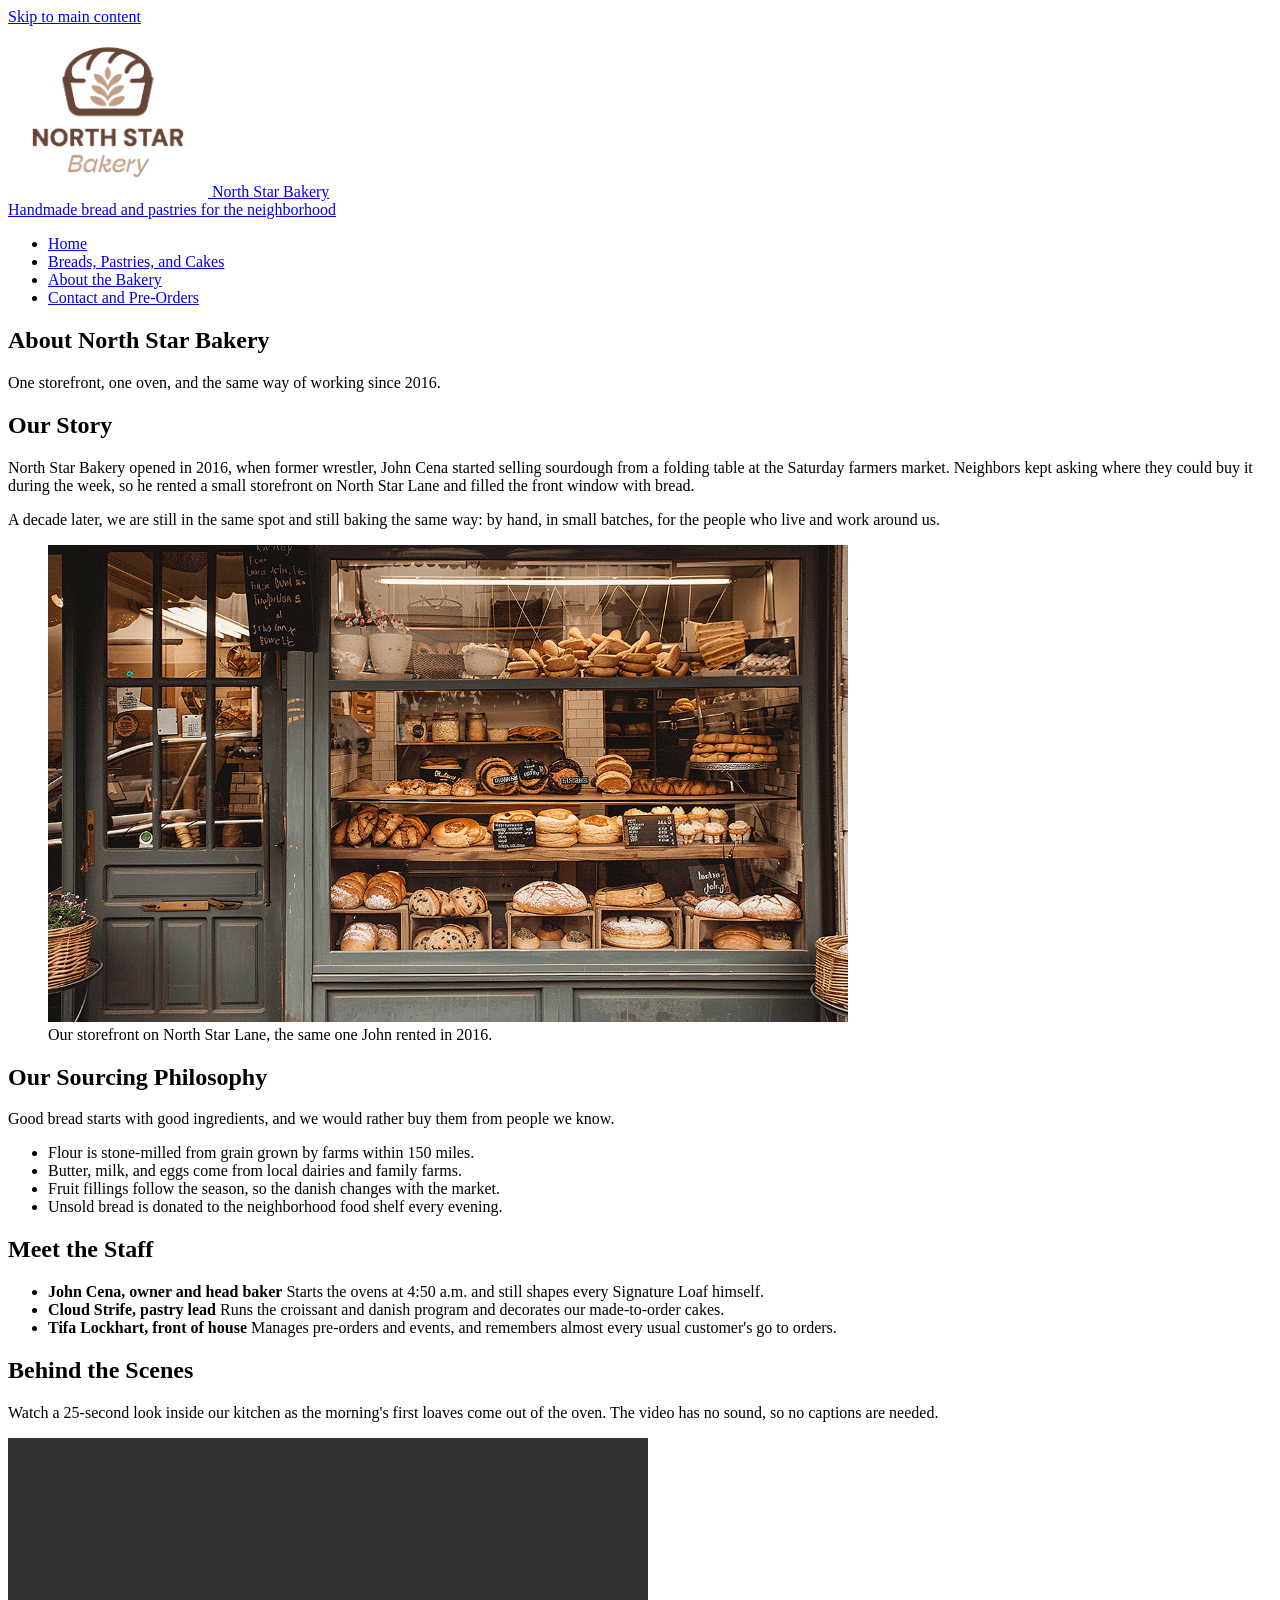
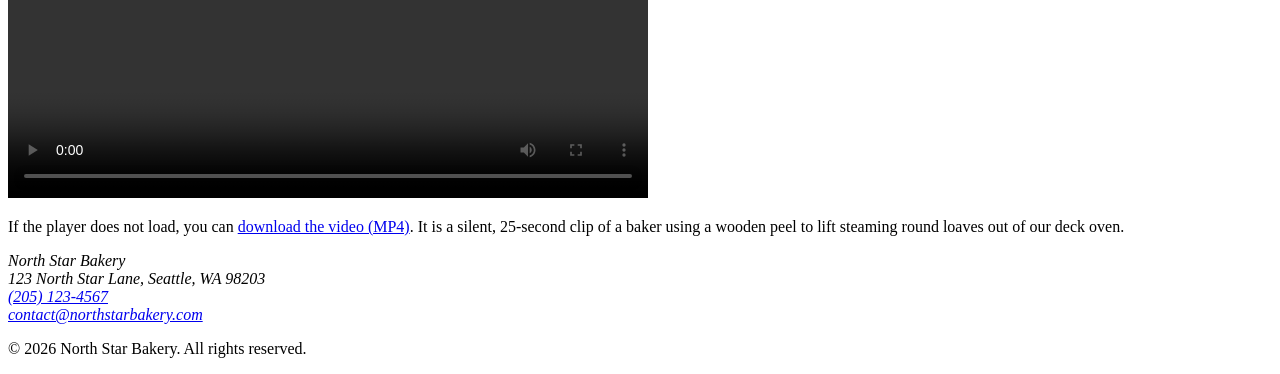
==== about.html @ 300856f6 "Add files via upload" ====
<!DOCTYPE html>
<html lang="en">
<head>
    <meta charset="UTF-8">
    <meta name="viewport" content="width=device-width, initial-scale=1.0">
    <meta name="description" content="The story of North Star Bakery in Duluth, Minnesota: how it started, where the ingredients come from, and who bakes each morning.">
    <title>North Star Bakery | About the Bakery</title>
    <link rel="preconnect" href="https://fonts.googleapis.com">
    <link rel="preconnect" href="https://fonts.gstatic.com" crossorigin>
    <link href="https://fonts.googleapis.com/css2?family=Lora:wght@400;700&amp;family=Source+Sans+3:wght@400;600;700&amp;display=swap" rel="stylesheet">
    <link rel="stylesheet" href="styling.css">
</head>
<body>
    <a class="skip-link" href="#main-content">Skip to main content</a>

    <header class="site-header">
        <div class="wrap">
            <a class="brand" href="index.html">
                <img src="bakery-logo.png"
                     alt="North Star Bakery logo: a loaf of bread with a wheat sprig inside it"
                     width="200" height="171">
                <span>
                    <span class="brand-name">North Star Bakery</span><br>
                    <span class="tagline">Handmade bread and pastries for the neighborhood</span>
                </span>
            </a>
            <nav class="site-nav" aria-label="Main navigation">
                <ul>
                    <li><a href="index.html">Home</a></li>
                    <li><a href="products.html">Breads, Pastries, and Cakes</a></li>
                    <li><a href="about.html" aria-current="page">About the Bakery</a></li>
                    <li><a href="contact.html">Contact and Pre-Orders</a></li>
                </ul>
            </nav>
        </div>
    </header>

    <main id="main-content">
        <section class="hero">
            <div class="wrap">
                <h1>About North Star Bakery</h1>
                <p class="intro">One storefront, one oven, and the same way of working
                   since 2016.</p>
            </div>
        </section>

        <section aria-labelledby="story-heading">
            <div class="wrap">
                <h2 id="story-heading">Our Story</h2>
                <p>North Star Bakery opened in 2016, when former wrestler, John Cena started selling
                   sourdough from a folding table at the Saturday farmers market.
                   Neighbors kept asking where they could buy it during the week, so he
                   rented a small storefront on North Star Lane and filled the front window
                   with bread.</p>
                <p>A decade later, we are still in the same spot and still
                   baking the same way: by hand, in small batches, for the people who
                   live and work around us.</p>
                <figure>
                    <img src="bakery-storefront.png"
                         alt="The front of North Star Bakery, with shelves of bread, rolls, and pastries on display in the shop window"
                         width="800" height="477">
                    <figcaption>Our storefront on North Star Lane, the same one John
                    rented in 2016.</figcaption>
                </figure>
            </div>
        </section>

        <section class="band" aria-labelledby="sourcing-heading">
            <div class="wrap">
                <h2 id="sourcing-heading">Our Sourcing Philosophy</h2>
                <p>Good bread starts with good ingredients, and we would rather buy them
                   from people we know.</p>
                <ul class="bullets">
                    <li>Flour is stone-milled from grain grown by farms within 150 miles.</li>
                    <li>Butter, milk, and eggs come from local dairies and family farms.</li>
                    <li>Fruit fillings follow the season, so the danish changes with the market.</li>
                    <li>Unsold bread is donated to the neighborhood food shelf every evening.</li>
                </ul>
            </div>
        </section>

        <section aria-labelledby="staff-heading">
            <div class="wrap">
                <h2 id="staff-heading">Meet the Staff</h2>
                <ul class="card-list">
                    <li><strong>John Cena, owner and head baker</strong> Starts the
                        ovens at 4:50 a.m. and still shapes every Signature Loaf
                        himself.</li>
                    <li><strong>Cloud Strife, pastry lead</strong> Runs the croissant and
                        danish program and decorates our made-to-order cakes.</li>
                    <li><strong>Tifa Lockhart, front of house</strong> Manages pre-orders
                        and events, and remembers almost every usual customer's go to orders.</li>
                </ul>
            </div>
        </section>

        <section class="band" aria-labelledby="video-heading">
            <div class="wrap">
                <h2 id="video-heading">Behind the Scenes</h2>
                <p>Watch a 25-second look inside our kitchen as the morning's first
                   loaves come out of the oven. The video has no sound, so no captions
                   are needed.</p>
                <div class="media">
                    <video controls preload="metadata" width="640" height="360">
                        <source src="bakery-behind-scenes.mp4" type="video/mp4">
                        Your browser does not support the video player. You can
                        <a href="bakery-behind-scenes.mp4">download the behind-the-scenes video (MP4)</a>
                        instead. The silent, 25-second video shows a baker using a wooden
                        peel to lift steaming round loaves out of a deck oven at North
                        Star Bakery.
                    </video>
                    <p class="fallback">If the player does not load, you can
                       <a href="bakery-behind-scenes.mp4">download the video (MP4)</a>.
                       It is a silent, 25-second clip of a baker using a wooden peel to
                       lift steaming round loaves out of our deck oven.</p>
                </div>
            </div>
        </section>
    </main>

    <footer class="site-footer">
        <div class="wrap">
            <address>
                North Star Bakery<br>
                123 North Star Lane, Seattle, WA 98203<br>
                <a href="tel:+12051234567">(205) 123-4567</a><br>
                <a href="mailto:contact@northstarbakery.com">contact@northstarbakery.com</a>
            </address>
            <p>&copy; 2026 North Star Bakery. All rights reserved.</p>
        </div>
    </footer>
    <script src="main.js" defer></script>
</body>
</html>
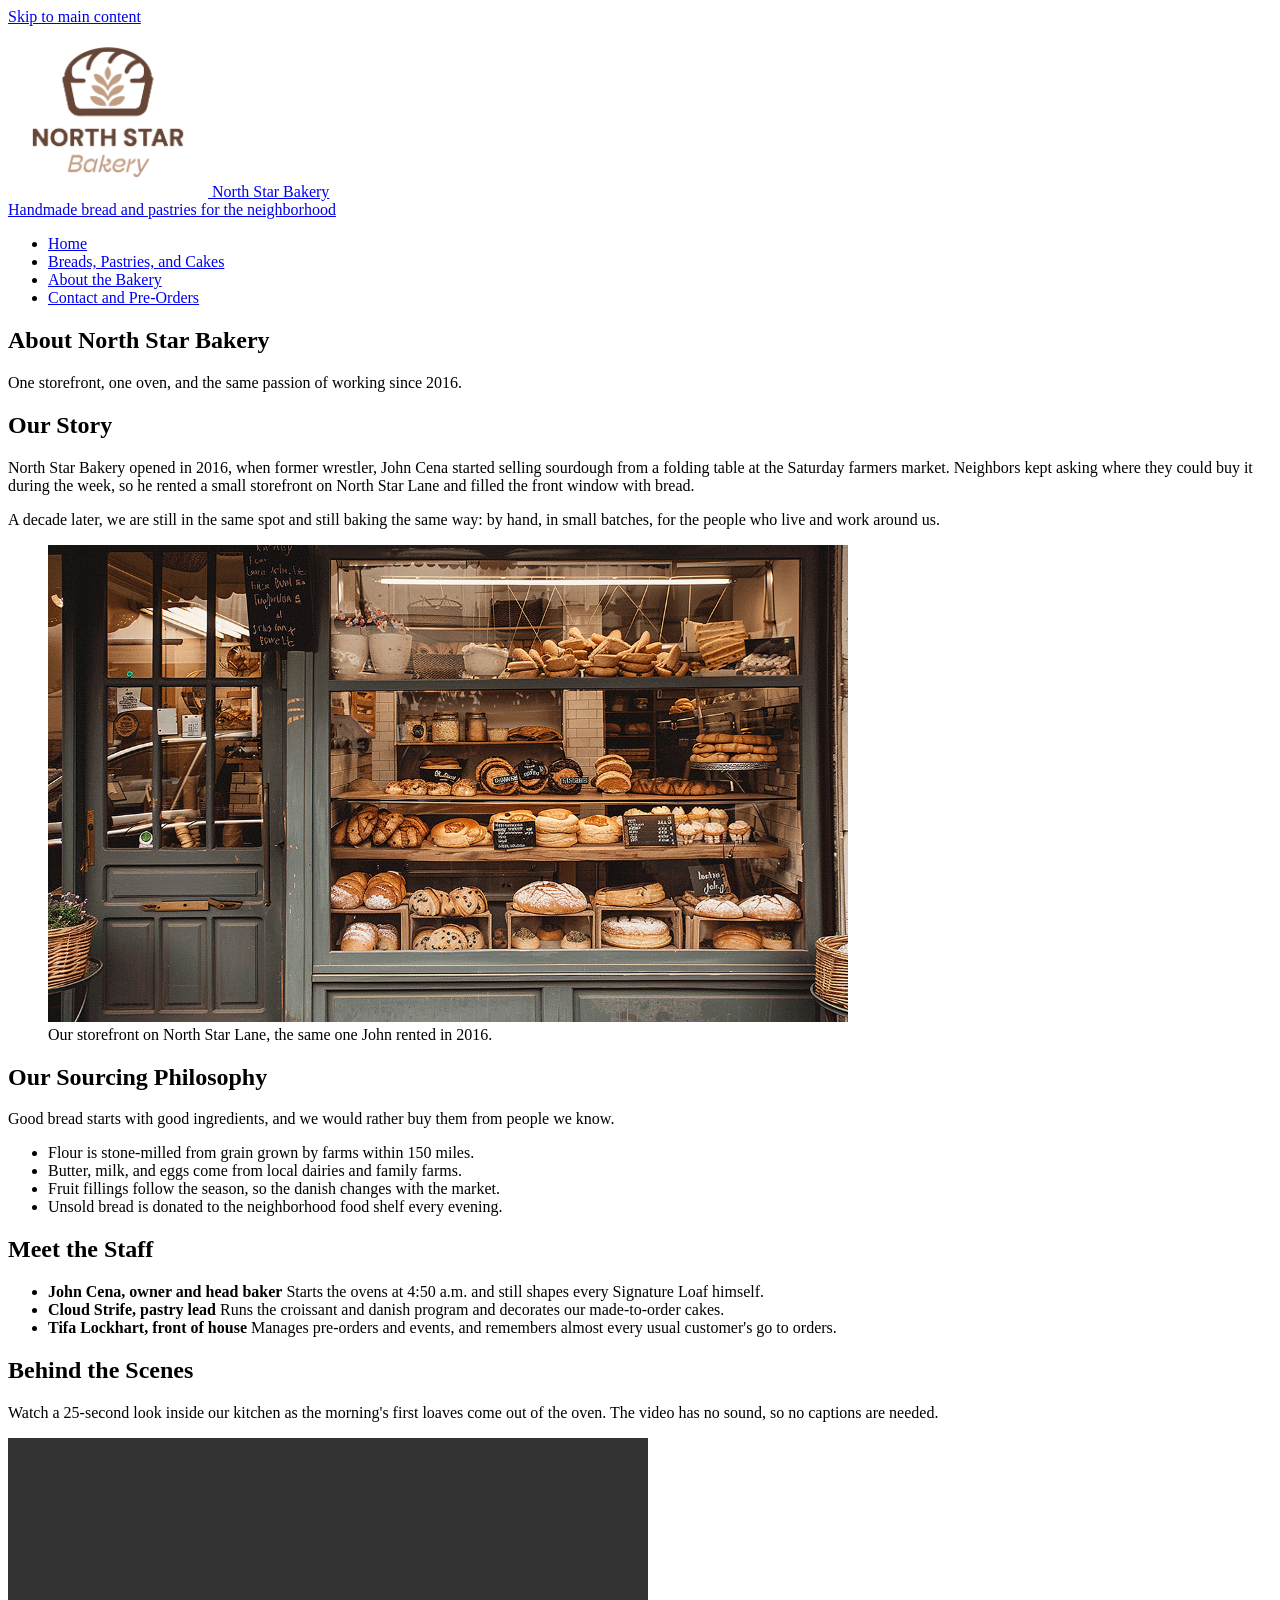
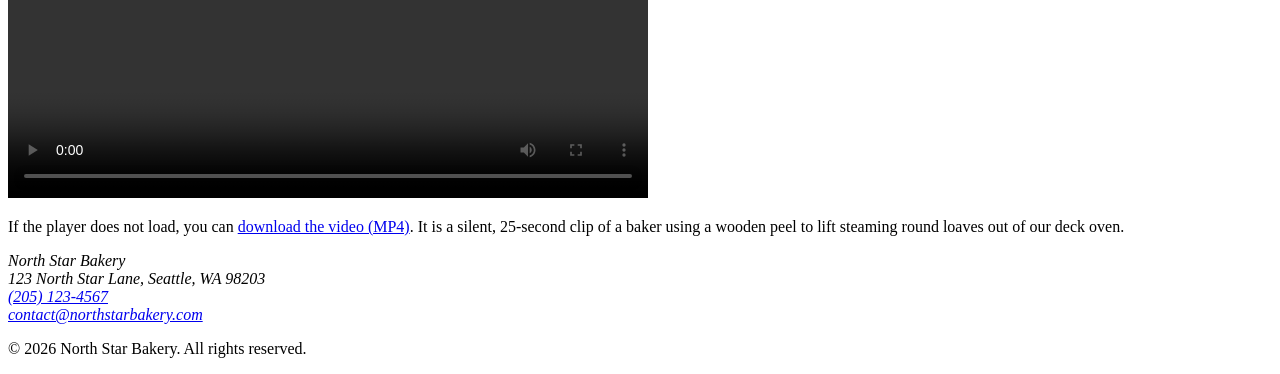
==== commit b98c67e0: "Revise about.html for content and structure updates Updated the content and structure of the about p" ====
--- a/about.html
+++ b/about.html
@@ -39,7 +39,7 @@
         <section class="hero">
             <div class="wrap">
                 <h1>About North Star Bakery</h1>
-                <p class="intro">One storefront, one oven, and the same way of working
+                <p class="intro">One storefront, one oven, and the same passion of working
                    since 2016.</p>
             </div>
         </section>
@@ -131,4 +131,4 @@
     </footer>
     <script src="main.js" defer></script>
 </body>
-</html>+</html>
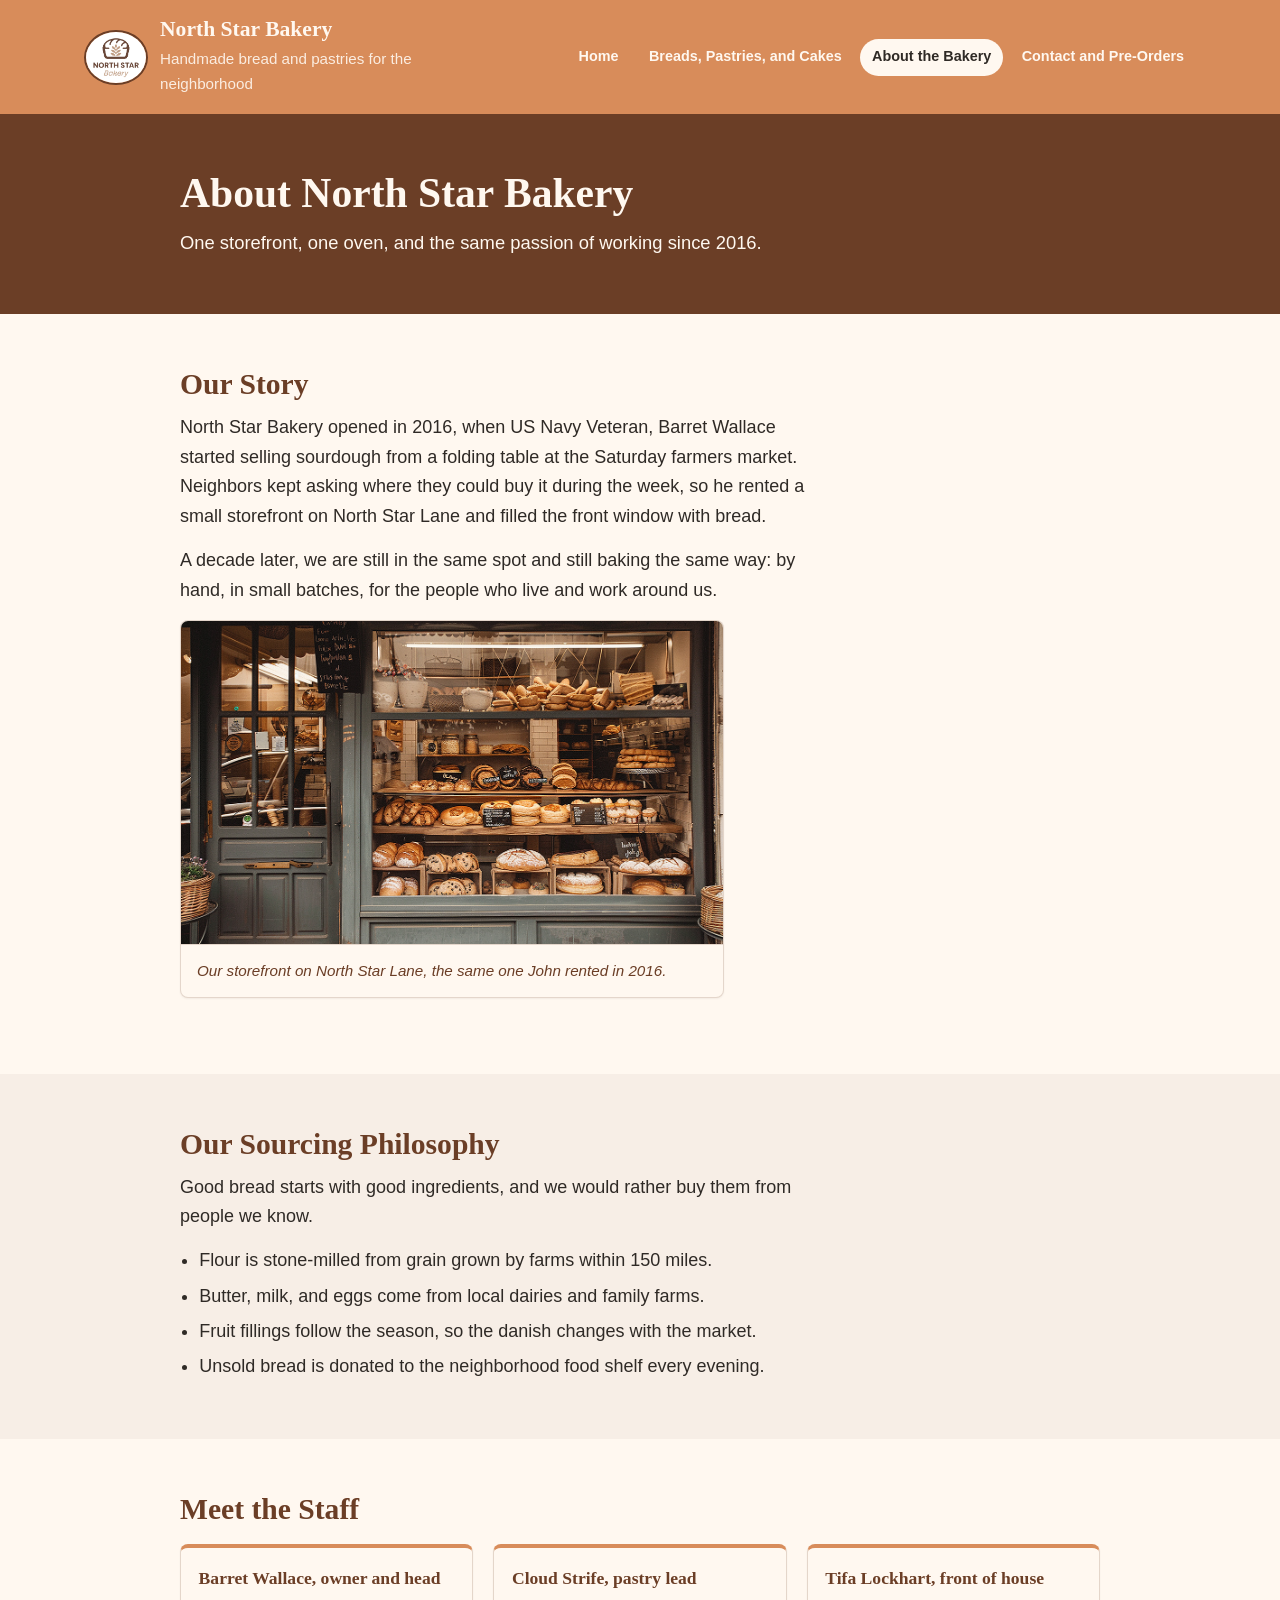
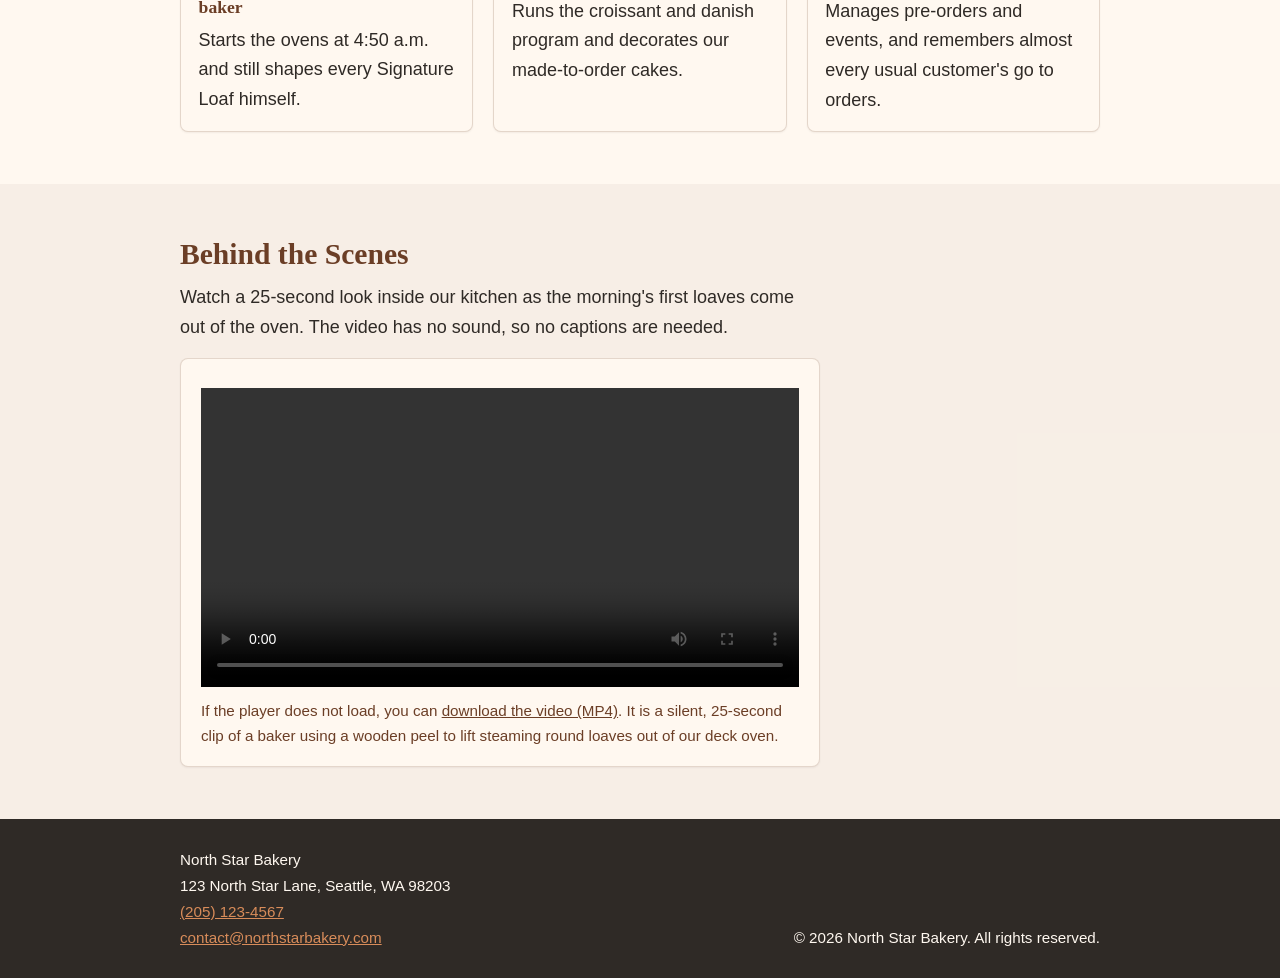
==== commit 80f439ea: "changes made in code and names Updated the owner of North Star Bakery from John Cena to Barret Walla" ====
--- a/about.html
+++ b/about.html
@@ -47,7 +47,7 @@
         <section aria-labelledby="story-heading">
             <div class="wrap">
                 <h2 id="story-heading">Our Story</h2>
-                <p>North Star Bakery opened in 2016, when former wrestler, John Cena started selling
+                <p>North Star Bakery opened in 2016, when US Navy Veteran, Barret Wallace started selling
                    sourdough from a folding table at the Saturday farmers market.
                    Neighbors kept asking where they could buy it during the week, so he
                    rented a small storefront on North Star Lane and filled the front window
@@ -83,7 +83,7 @@
             <div class="wrap">
                 <h2 id="staff-heading">Meet the Staff</h2>
                 <ul class="card-list">
-                    <li><strong>John Cena, owner and head baker</strong> Starts the
+                    <li><strong>Barret Wallace, owner and head baker</strong> Starts the
                         ovens at 4:50 a.m. and still shapes every Signature Loaf
                         himself.</li>
                     <li><strong>Cloud Strife, pastry lead</strong> Runs the croissant and
--- a/styling.css
+++ b/styling.css
@@ -0,0 +1,712 @@
+:root {
+  --charcoal: #2F2A26;
+  --peach: #D88C5A;
+  --cream: #FFF8F0;
+  --brown: #6B3E26;
+
+
+  /* shades of brown that is used for borders, shadows, and banded sections. */
+  --rule: rgba(107, 62, 38, 0.18);
+  --band: rgba(107, 62, 38, 0.05);
+  --shadow: 0 1px 2px rgba(47, 42, 38, 0.06);
+
+  --serif: "Lora", Georgia, "Times New Roman", serif;
+  --sans: "Source Sans 3", "Segoe UI", Helvetica, Arial, sans-serif;
+
+  --gap: 1.25rem;
+  --radius: 0.5rem;
+  --measure: 40rem; 
+}
+
+/* ---- Reset ---- */
+*,
+*::before,
+*::after { box-sizing: border-box; }
+
+body, h1, h2, h3, p, ul, ol, li, figure, figcaption, blockquote, dl, dd, table {
+  margin: 0;
+  padding: 0;
+}
+
+/* ---- Base ---- */
+body {
+  font-family: var(--sans);
+  font-size: 1.0625rem;
+  line-height: 1.65;
+  color: var(--charcoal);
+  background: var(--cream);
+  -webkit-text-size-adjust: 100%;
+}
+
+img, video {
+  max-width: 100%;
+  height: auto;
+  display: block;
+}
+
+a { color: var(--brown); }
+a:hover { text-decoration: none; }
+
+:focus-visible {
+  outline: 3px solid var(--peach);
+  outline-offset: 2px;
+}
+
+/* ---- Skip link (visible once focused) ---- */
+.skip-link {
+  position: absolute;
+  left: -9999px;
+  top: 0;
+  background: var(--peach);
+  color: var(--charcoal);
+  font-weight: 700;
+  padding: 0.6rem 1rem;
+  border-radius: 0 0 var(--radius) 0;
+  z-index: 10;
+}
+
+.skip-link:focus {
+  left: 0;
+}
+
+/* ---- Centered container ---- */
+.wrap {
+  width: 100%;
+  max-width: 60rem;
+  margin: 0 auto;
+  padding: 0 1.25rem;
+}
+
+/* ===================================================================
+   For the Header and navigation 
+   =================================================================== */
+.site-header {
+  background: var(--peach);
+  color: var(--cream);
+  padding: 1rem 0;
+}
+
+.site-header .wrap {
+  display: flex;
+  flex-direction: column;
+  align-items: center;
+  gap: 0.75rem;
+  text-align: center;
+}
+
+.brand {
+  display: flex;
+  align-items: center;
+  gap: 0.75rem;
+  color: var(--cream);
+  text-decoration: none;
+}
+
+.brand img {
+  width: 64px;
+  height: auto;
+  border-radius: 50%;
+  border: 2px solid var(--brown);
+  background: var(--cream);
+}
+
+.brand-name {
+  font-family: var(--serif);
+  font-size: 1.35rem;
+  font-weight: 700;
+  line-height: 1.2;
+}
+
+.tagline {
+  display: inline-block;
+  font-size: 0.95rem;
+  color: var(--cream);
+  opacity: 0.9;
+  max-width: 17rem;
+}
+
+.site-nav ul {
+  display: flex;
+  flex-wrap: wrap;
+  justify-content: center;
+  gap: 0.4rem;
+  list-style: none;
+}
+
+.site-nav a {
+  display: block;
+  color: var(--cream);
+  text-decoration: none;
+  font-weight: 600;
+  font-size: 0.95rem;
+  padding: 0.4rem 0.9rem;
+  border-radius: 999px;
+}
+
+.site-nav a:hover,
+.site-nav a:focus-visible {
+  background: var(--peach);
+  color: var(--charcoal);
+}
+
+/* Current page stays marked without relying on color alone. */
+.site-nav a[aria-current="page"] {
+  background: var(--cream);
+  color: var(--charcoal);
+}
+
+/* ===================================================================
+   Page intro and the sections
+   =================================================================== */
+.hero {
+  background: var(--brown);
+  color: var(--cream);
+  padding: 2.5rem 0;
+}
+
+.hero h1 { color: var(--cream); }
+
+.hero .intro {
+  font-size: 1.15rem;
+  max-width: var(--measure);
+}
+
+section { padding: 2.25rem 0; }
+
+/* Alternating band to give a better breakdown of the sections. */
+section.band { background: var(--band); }
+
+h1 {
+  font-family: var(--serif);
+  font-size: clamp(1.85rem, 5vw, 2.6rem);
+  font-weight: 700;
+  line-height: 1.15;
+  color: var(--brown);
+  margin-bottom: 0.6rem;
+}
+
+h2 {
+  font-family: var(--serif);
+  font-size: clamp(1.4rem, 3.5vw, 1.85rem);
+  font-weight: 700;
+  line-height: 1.25;
+  color: var(--brown);
+  margin-bottom: 0.6rem;
+}
+
+h3 {
+  font-family: var(--serif);
+  font-size: 1.15rem;
+  color: var(--peach);
+  margin-bottom: 0.3rem;
+}
+
+p { max-width: var(--measure); }
+p + p,
+p + ul,
+ul + p,
+p + figure,
+p + table { margin-top: 0.9rem; }
+
+.note {
+  font-size: 0.95rem;
+  color: var(--peach);
+}
+
+/* ===================================================================
+   Card lists - a flexible row of items that wraps.
+   Used for product lists, staff, and "what we're known for".
+   =================================================================== */
+.card-list {
+  display: flex;
+  flex-wrap: wrap;
+  gap: var(--gap);
+  list-style: none;
+  margin-top: 1rem;
+}
+
+.card-list li {
+  flex: 1 1 100%;
+  background: var(--cream);
+  border: 1px solid var(--rule);
+  border-top: 4px solid var(--peach);
+  border-radius: var(--radius);
+  box-shadow: var(--shadow);
+  padding: 1rem 1.1rem;
+}
+
+.card-list li strong {
+  display: block;
+  font-family: var(--serif);
+  font-size: 1.1rem;
+  color: var(--brown);
+  margin-bottom: 0.2rem;
+}
+
+/* A plain bulleted list, for short items that do not need cards. */
+.bullets {
+  margin-top: 0.9rem;
+  padding-left: 1.2rem;
+  max-width: var(--measure);
+}
+
+.bullets li { margin-bottom: 0.35rem; }
+
+/* ===================================================================
+    - Figure, price callout, info panel
+   =================================================================== */
+figure {
+  margin: 1.5rem 0;
+  background: var(--cream);
+  border: 1px solid var(--rule);
+  border-radius: var(--radius);
+  box-shadow: var(--shadow);
+  overflow: hidden;
+  max-width: 34rem;
+}
+
+figure img { width: 100%; }
+
+picture { display: block; max-width: 34rem; }
+
+picture img {
+  width: 100%;
+  border: 1px solid var(--rule);
+  border-radius: var(--radius);
+  box-shadow: var(--shadow);
+}
+
+figcaption {
+  padding: 0.85rem 1rem;
+  font-size: 0.95rem;
+  font-style: italic;
+  color: var(--brown);
+  border-top: 1px solid var(--rule);
+}
+
+.price {
+  display: inline-block;
+  background: var(--peach);
+  color: var(--charcoal);
+  font-weight: 700;
+  font-size: 0.95rem;
+  padding: 0.25rem 0.8rem;
+  border-radius: 999px;
+  margin-top: 0.6rem;
+}
+
+.panel {
+  background: var(--cream);
+  border: 1px solid var(--rule);
+  border-left: 5px solid var(--peach);
+  border-radius: var(--radius);
+  box-shadow: var(--shadow);
+  padding: 1.1rem 1.25rem;
+  margin-top: 1rem;
+}
+
+blockquote {
+  border-left: 4px solid var(--peach);
+  padding: 0.25rem 0 0.25rem 1rem;
+  margin-top: 0.6rem;
+  font-style: italic;
+  color: var(--brown);
+}
+
+/* ===================================================================
+   Media blocks (audio and video)
+   =================================================================== */
+.media {
+  background: var(--cream);
+  border: 1px solid var(--rule);
+  border-radius: var(--radius);
+  box-shadow: var(--shadow);
+  padding: 1.1rem 1.25rem;
+  margin-top: 1rem;
+  max-width: 40rem;
+}
+
+audio, video {
+  width: 100%;
+  margin: 0.7rem 0;
+}
+
+.fallback {
+  font-size: 0.95rem;
+  color: var(--brown);
+}
+
+/* ===================================================================
+   Hours table
+   =================================================================== */
+table {
+  border-collapse: collapse;
+  width: 100%;
+  max-width: 34rem;
+  background: var(--cream);
+  border: 1px solid var(--rule);
+  border-radius: var(--radius);
+  overflow: hidden;
+  box-shadow: var(--shadow);
+}
+
+caption {
+  font-family: var(--serif);
+  font-weight: 700;
+  color: var(--brown);
+  text-align: left;
+  padding-bottom: 0.5rem;
+}
+
+th, td {
+  text-align: left;
+  padding: 0.6rem 0.9rem;
+  border-bottom: 1px solid var(--rule);
+}
+
+thead th {
+  background: var(--brown);
+  color: var(--cream);
+  font-family: var(--serif);
+}
+
+tbody th { color: var(--brown); }
+tbody tr:last-child th,
+tbody tr:last-child td { border-bottom: none; }
+
+/* ===================================================================
+   Form
+   =================================================================== */
+form { max-width: 34rem; margin-top: 1rem; }
+
+fieldset {
+  background: var(--cream);
+  border: 1px solid var(--rule);
+  border-radius: var(--radius);
+  box-shadow: var(--shadow);
+  padding: 1rem 1.25rem 1.25rem;
+  margin: 0 0 1.25rem;
+}
+
+legend {
+  font-family: var(--serif);
+  font-size: 1.1rem;
+  font-weight: 700;
+  color: var(--charcoal);
+  background: var(--peach);
+  padding: 0.3rem 0.9rem;
+  border-radius: 999px;
+}
+
+/* Each label/control pair is one flex column, so the label sits
+   tight against its own input instead of floating between fields. */
+.field {
+  display: flex;
+  flex-direction: column;
+  gap: 0.3rem;
+  margin-top: 1rem;
+}
+
+.field label {
+  font-weight: 600;
+  color: var(--brown);
+}
+
+.field small {
+  font-size: 0.9rem;
+  color: var(--brown);
+}
+
+input, select, textarea {
+  font: inherit;
+  color: var(--charcoal);
+  background: var(--cream);
+  border: 1px solid var(--rule);
+  border-radius: 0.35rem;
+  padding: 0.55rem 0.7rem;
+  width: 100%;
+}
+
+input:focus-visible,
+select:focus-visible,
+textarea:focus-visible {
+  border-color: var(--peach);
+}
+
+textarea { resize: vertical; min-height: 6rem; }
+
+.form-actions {
+  display: flex;
+  flex-wrap: wrap;
+  gap: 0.75rem;
+}
+
+button {
+  font: inherit;
+  font-weight: 700;
+  border-radius: 999px;
+  padding: 0.65rem 1.5rem;
+  cursor: pointer;
+  background: var(--peach);
+  color: var(--charcoal);
+  border: 2px solid var(--peach);
+}
+
+button:hover {
+  background: var(--brown);
+  border-color: var(--brown);
+  color: var(--cream);
+}
+
+button[type="reset"] {
+  background: transparent;
+  color: var(--brown);
+}
+
+button[type="reset"]:hover {
+  background: var(--brown);
+  color: var(--cream);
+}
+
+/* ===================================================================
+   Footer
+   =================================================================== */
+.site-footer {
+  background: var(--charcoal);
+  color: var(--cream);
+  padding: 1.75rem 0;
+  font-size: 0.95rem;
+}
+
+.site-footer .wrap {
+  display: flex;
+  flex-direction: column;
+  gap: 0.75rem;
+}
+
+.site-footer address {
+  font-style: normal;
+  line-height: 1.7;
+}
+
+.site-footer a { color: var(--peach); }
+.site-footer p { max-width: none; }
+
+/* ===================================================================
+   MEDIA QUERY 1 - small tablets and up (640px)
+   Cards move from one column to two.
+   =================================================================== */
+@media (min-width: 40rem) {
+  body { font-size: 1.125rem; }
+
+  .card-list li {
+    flex: 1 1 calc(50% - var(--gap));
+    max-width: calc(50% - var(--gap) / 2);
+  }
+
+  .hero { padding: 3rem 0; }
+  section { padding: 2.75rem 0; }
+
+  .site-footer .wrap {
+    flex-direction: row;
+    justify-content: space-between;
+    align-items: flex-end;
+  }
+}
+
+/* ===================================================================
+   MEDIA QUERY 2 - desktop (960px)
+   Header becomes a single row and cards move to three across.
+   =================================================================== */
+@media (min-width: 60rem) {
+  .site-header .wrap {
+    max-width: 72rem;
+    flex-direction: row;
+    justify-content: space-between;
+    align-items: center;
+    text-align: left;
+  }
+
+  .site-nav ul { flex-wrap: nowrap; }
+
+  .site-nav a {
+    font-size: 0.9rem;
+    padding: 0.4rem 0.75rem;
+    white-space: nowrap;
+  }
+
+  .card-list li {
+    flex: 1 1 calc(33.333% - var(--gap));
+    max-width: calc(33.333% - var(--gap) * 2 / 3);
+  }
+
+  .hero { padding: 3.5rem 0; }
+  section { padding: 3.25rem 0; }
+}
+
+
+.visually-hidden {
+  position: absolute;
+  width: 1px;
+  height: 1px;
+  margin: -1px;
+  padding: 0;
+  overflow: hidden;
+  clip: rect(0 0 0 0);
+  white-space: nowrap;
+  border: 0;
+}
+
+/* --- the saved-item count in the navigation ------------------- */
+
+.nav-count {
+  display: inline-block;
+  min-width: 1.35rem;
+  margin-left: 0.4rem;
+  padding: 0 0.35rem;
+  border-radius: 999px;
+  background: var(--peach);
+  color: var(--charcoal);
+  font-size: 0.8rem;
+  font-weight: 700;
+  line-height: 1.35rem;
+  text-align: center;
+}
+
+/* --- "Add to pre-order list" buttons on the product cards ------
+   The card is a flex column so every button lines up along the
+   bottom of its row, however long the description above it is. */
+
+.card-list li {
+  display: flex;
+  flex-direction: column;
+}
+.save-btn {
+  align-self: flex-start;
+  margin-top: auto;
+  padding-top: 0.45rem;
+  padding-bottom: 0.45rem;
+  padding-left: 1rem;
+  padding-right: 1rem;
+  font-size: 0.9rem;
+  background: transparent;
+  color: var(--brown);
+  border: 2px solid var(--brown);
+}
+.save-btn:hover {
+  background: var(--brown);
+  color: var(--cream);
+}
+.save-btn.is-saved {
+  background: var(--peach);
+  border-color: var(--peach);
+  color: var(--charcoal);
+}
+.save-btn.is-saved:hover {
+  background: var(--brown);
+  border-color: var(--brown);
+  color: var(--cream);
+}
+
+/* --- the pre-order list panel --------------------------------- */
+
+.list-items {
+  list-style: none;
+  margin-top: 0.9rem;
+}
+.list-items li {
+  display: flex;
+  flex-wrap: wrap;
+  align-items: center;
+  gap: 0.35rem 0.75rem;
+  padding: 0.6rem 0;
+  border-top: 1px solid var(--rule);
+}
+.list-items strong {
+  font-family: var(--serif);
+  color: var(--brown);
+}
+.list-detail {
+  flex: 1 1 auto;
+  font-size: 0.9rem;
+  color: var(--charcoal);
+}
+.remove-btn {
+  padding: 0.25rem 0.85rem;
+  font-size: 0.85rem;
+  font-weight: 600;
+  background: transparent;
+  color: var(--brown);
+  border: 1px solid var(--rule);
+}
+.remove-btn:hover {
+  background: var(--brown);
+  border-color: var(--brown);
+  color: var(--cream);
+}
+
+/* The panel's own button row needs air under the last saved item. */
+.panel .form-actions {
+  margin-top: 1.1rem;
+}
+
+/* An <a> that has to sit in a row of buttons and match them. */
+.button-link {
+  display: inline-block;
+  font-weight: 700;
+  text-decoration: none;
+  border-radius: 999px;
+  padding: 0.65rem 1.5rem;
+  background: var(--peach);
+  color: var(--charcoal);
+  border: 2px solid var(--peach);
+}
+.button-link:hover {
+  background: var(--brown);
+  border-color: var(--brown);
+  color: var(--cream);
+}
+
+/* --- form validation feedback --------------------------------- */
+
+.field-error {
+  margin-top: 0.3rem;
+  font-size: 0.9rem;
+  font-weight: 600;
+  color: var(--error);
+  max-width: none;
+}
+.field-error:empty {
+  display: none;
+}
+input.has-error,
+select.has-error,
+textarea.has-error {
+  border-color: var(--error);
+  border-width: 2px;
+  background: #FFF4F3;
+}
+
+/* --- messages the script writes into the form ----------------- */
+
+.notice,
+.form-success {
+  max-width: none;
+  border-radius: var(--radius);
+  padding: 0.75rem 1rem;
+  font-size: 0.95rem;
+}
+.notice {
+  margin-top: 1rem;
+  background: var(--band);
+  border-left: 4px solid var(--peach);
+  color: var(--charcoal);
+}
+.form-success {
+  margin-top: 1.25rem;
+  background: var(--cream);
+  border: 1px solid var(--rule);
+  border-left: 5px solid var(--brown);
+  font-weight: 600;
+  color: var(--brown);
+}
